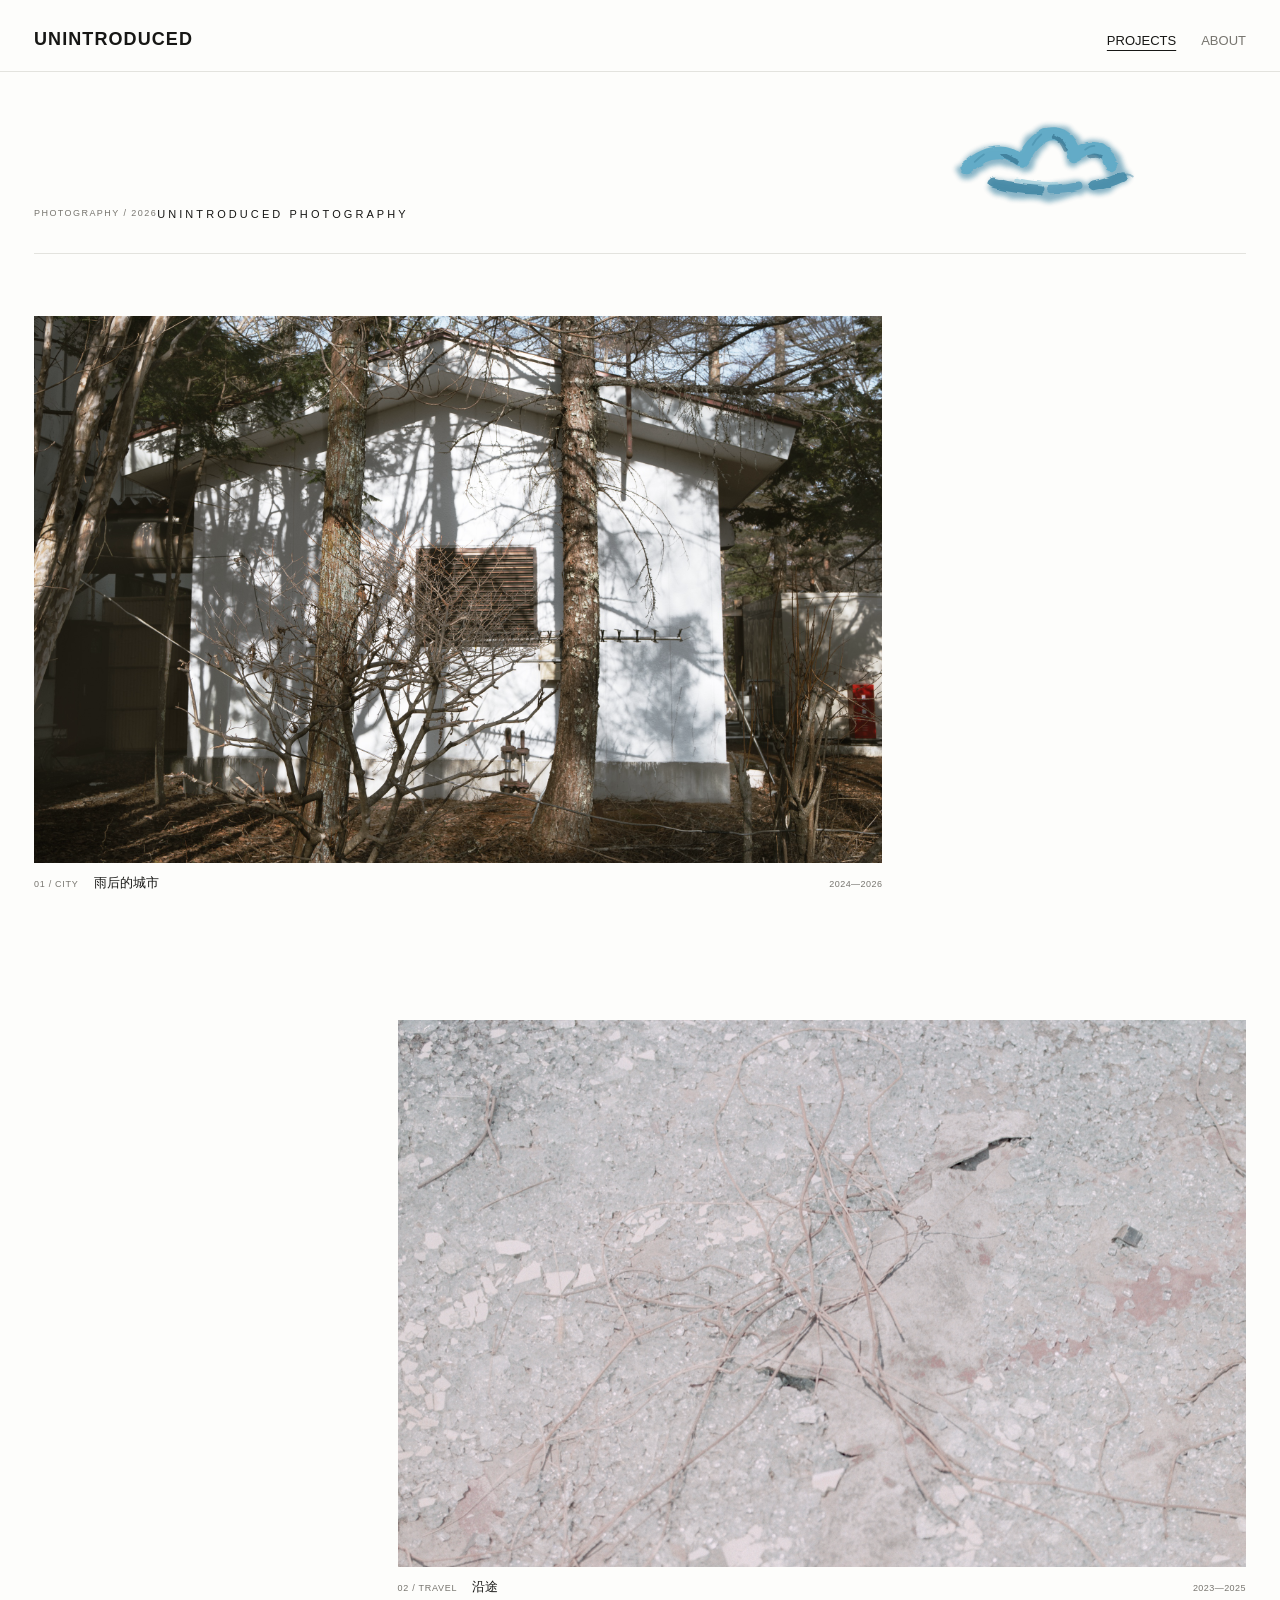
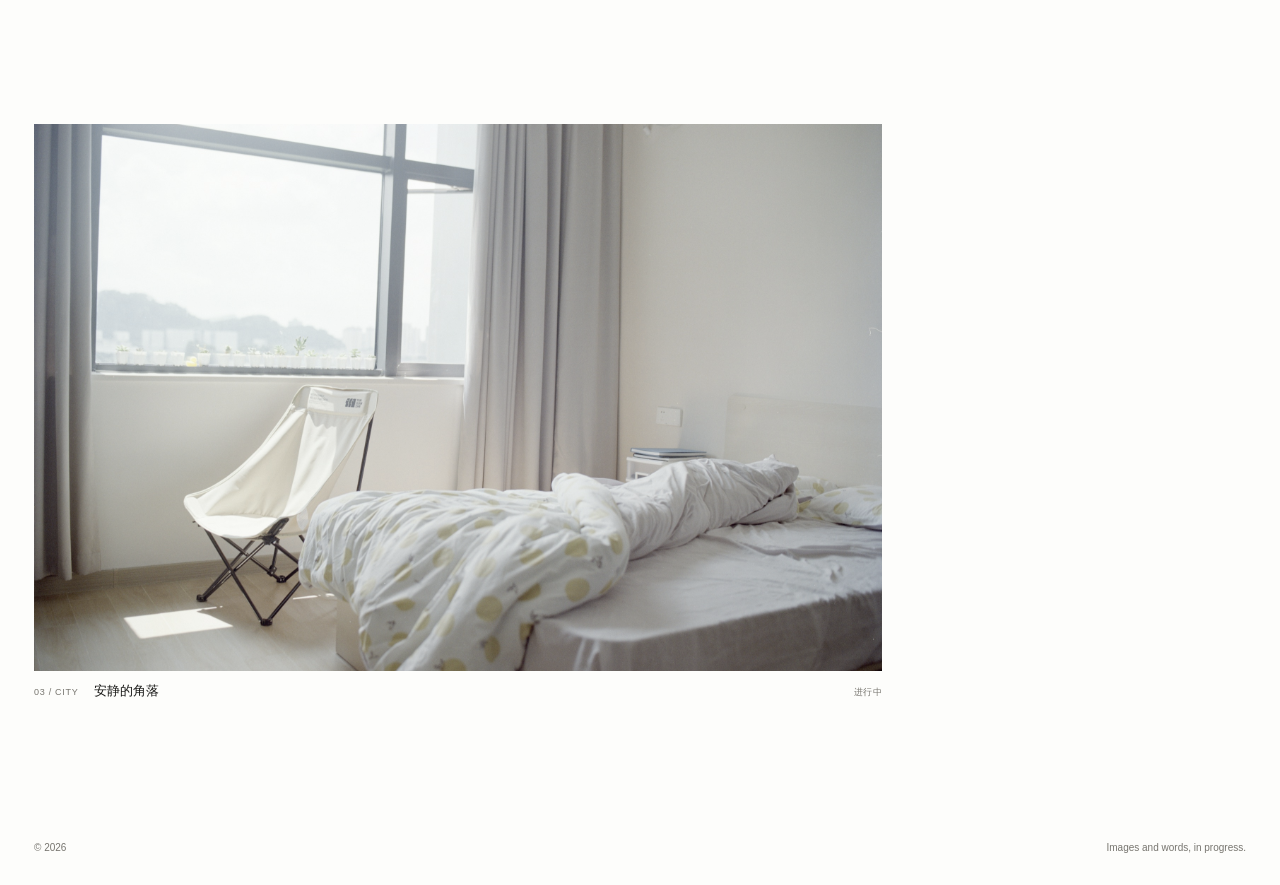
==== index.html @ e5aa1122 "Add and publish photography galleries" ====
<!doctype html>
<html lang="zh-CN">
<head>
  <meta charset="utf-8">
  <meta name="viewport" content="width=device-width, initial-scale=1">
  <meta name="description" content="摄影项目与影像档案。">
  <title>无人介绍 / 摄影也如此</title>
  <link rel="stylesheet" href="css/style.css?v=photos-watercolor-brush-20261011">
</head>
<body>
  <header class="site-header">
    <a class="wordmark" href="index.html" aria-label="返回首页">UNINTRODUCED</a>
    <nav class="site-nav" aria-label="主导航">
      <a class="active" href="index.html">PROJECTS</a>
      <a href="about.html">ABOUT</a>
    </nav>
  </header>

  <main>
    <section class="intro" aria-labelledby="page-title">
      <div class="home-cloud" aria-hidden="true"><span class="home-cloud-shadow"></span></div>
      <p class="eyebrow">PHOTOGRAPHY / 2026</p>
      <h1 id="page-title">UNINTRODUCED PHOTOGRAPHY</h1>
    </section>

    <section class="project-list" aria-label="摄影项目">
      <a class="project-row project-row-left" href="projects/city-after-rain.html">
        <div class="project-image image-city" role="img" aria-label="雨后城市项目主图"></div>
        <div class="project-meta">
          <span class="project-index">01 / CITY</span>
          <h2>雨后的城市</h2>
          <p>2024—2026</p>
        </div>
      </a>

      <a class="project-row project-row-right" href="projects/along-the-way.html">
        <div class="project-image image-road" role="img" aria-label="沿途项目主图"></div>
        <div class="project-meta">
          <span class="project-index">02 / TRAVEL</span>
          <h2>沿途</h2>
          <p>2023—2025</p>
        </div>
      </a>

      <a class="project-row project-row-left" href="projects/quiet-corners.html">
        <div class="project-image image-corners" role="img" aria-label="安静的角落项目主图"></div>
        <div class="project-meta">
          <span class="project-index">03 / CITY</span>
          <h2>安静的角落</h2>
          <p>进行中</p>
        </div>
      </a>
    </section>
  </main>

  <footer class="site-footer">
    <span>© 2026</span>
    <span>Images and words, in progress.</span>
  </footer>
</body>
</html>
---- css/style.css ----
:root {
  --paper: #fdfdfb;
  --ink: #171715;
  --muted: #77756f;
  --line: #e3e3de;
  --accent: #b24b32;
  --max: 1440px;
}

* { box-sizing: border-box; }
html { scroll-behavior: smooth; }
body {
  margin: 0;
  background: var(--paper);
  color: var(--ink);
  font-family: Arial, Helvetica, sans-serif;
  font-size: 15px;
  line-height: 1.5;
}
a { color: inherit; text-decoration: none; }
button { color: inherit; font: inherit; }

.site-header {
  display: flex;
  align-items: baseline;
  justify-content: space-between;
  max-width: var(--max);
  margin: 0 auto;
  padding: 26px 34px 18px;
  border-bottom: 1px solid var(--line);
}
.wordmark {
  font-size: 18px;
  font-weight: 700;
  letter-spacing: .06em;
}
.site-nav { display: flex; gap: 25px; }
.site-nav a { color: var(--muted); font-size: 13px; }
.site-nav a:hover, .site-nav a.active { color: var(--ink); }
.site-nav a.active { text-decoration: underline; text-underline-offset: 5px; }

main { max-width: var(--max); margin: 0 auto; padding: 0 34px; }
.intro {
  position: relative;
  display: flex;
  align-items: flex-end;
  min-height: 182px;
  padding: 82px 0 34px;
  overflow: hidden;
}
.intro::after { position: absolute; right: 0; bottom: 0; left: 0; height: 1px; background: var(--line); content: ""; }
.eyebrow {
  margin: 0;
  color: var(--muted);
  font-size: 9px;
  letter-spacing: .16em;
  text-transform: uppercase;
}
h1, h2, p { margin-top: 0; }
.intro h1 {
  position: relative;
  z-index: 1;
  margin: 0;
  font-family: Arial, Helvetica, sans-serif;
  font-size: 11px;
  font-weight: 400;
  line-height: 1;
  letter-spacing: .28em;
  text-transform: uppercase;
  white-space: nowrap;
}
.intro-note { display: none; }
.home-cloud {
  position: absolute;
  top: 30px;
  right: 7%;
  width: 220px;
  height: 116px;
  background: url('../images/watercolor-cloud.svg') center / contain no-repeat;
  opacity: .96;
  animation: cloud-drift 22s ease-in-out infinite alternate;
}
.home-cloud-shadow { display: none; }
@keyframes cloud-drift { from { transform: translateX(-10px) rotate(-1deg); } to { transform: translateX(18px) rotate(1deg); } }

.project-list { padding-top: 62px; }
.project-row {
  display: block;
  width: 70%;
  margin: 0 0 128px;
  padding: 0;
  border: 0;
  transition: transform .35s ease;
}
.project-row-left { margin-left: 0; }
.project-row-right { margin-left: 30%; }
.project-row:hover { padding: 0; transform: translateY(-5px); }
.project-image {
  width: 100%;
  aspect-ratio: 1.55 / 1;
  min-height: 0;
  background-color: #c6c2b8;
  background-size: cover;
  background-position: center;
  filter: saturate(.75);
  transition: filter .35s ease;
}
.project-row:hover .project-image { filter: saturate(1); transform: none; }
.image-city { background-image: url('../images/city-after-rain/01.jpg'); }
.image-road { background-image: url('../images/along-the-way/web/01.jpg'); }
.image-corners { background-image: url('../images/quiet-corners/web/01.jpg'); }
.project-meta { display: grid; grid-template-columns: auto 1fr auto; gap: 15px; align-items: baseline; padding-top: 12px; }
.project-index { display: block; margin: 0; color: var(--muted); font-size: 9px; letter-spacing: .08em; text-transform: uppercase; }
.project-meta h2 { margin: 0; font-family: Arial, Helvetica, sans-serif; font-size: 13px; font-weight: 400; line-height: 1.2; }
.project-meta p, .project-year { margin: 0; color: var(--muted); font-size: 9px; letter-spacing: .05em; }
.project-arrow { display: none; }
.site-footer { display: flex; justify-content: space-between; max-width: var(--max); margin: 0 auto; padding: 12px 34px 30px; color: var(--muted); font-size: 10px; }

.about-page { min-height: calc(100vh - 120px); padding-top: 100px; }
.about-copy { max-width: 720px; margin: 100px 0 180px 25%; }
.about-copy h1 { margin-bottom: 55px; font-family: Georgia, serif; font-size: clamp(46px, 7vw, 100px); font-weight: 400; line-height: .98; letter-spacing: -.04em; }
.about-copy p { max-width: 340px; color: var(--muted); font-size: 17px; }
.about-copy .about-contact { margin-top: 78px; font-size: 13px; }
.about-contact a { color: var(--ink); border-bottom: 1px solid var(--ink); }

.project-page { padding-top: 24px; }
.project-heading { display: none; }
.back-link { align-self: start; color: var(--muted); font-size: 12px; }
.back-link:hover { color: var(--ink); }
.project-heading h1 { margin: 12px 0 12px; font-family: Georgia, serif; font-size: clamp(42px, 6vw, 88px); font-weight: 400; line-height: .95; letter-spacing: -.04em; }
.project-description { max-width: 330px; margin: 0; color: var(--muted); }
.project-year { text-align: right; }

/* Project pages now use a quiet white gallery wall. */
.wall-stage {
  position: relative;
  left: 50%;
  width: 100vw;
  min-height: calc(100vh - 78px);
  margin-left: -50vw;
  overflow: hidden;
  isolation: isolate;
  background: linear-gradient(180deg, #fdfdfb 0%, #f8f8f4 100%);
  color: var(--ink);
}
.wall-stage::before {
  position: absolute;
  inset: 0;
  z-index: -1;
  background: radial-gradient(ellipse at 50% 18%, rgba(255, 255, 255, .86), transparent 54%);
  content: "";
  pointer-events: none;
}
.wall-topbar {
  display: flex;
  align-items: center;
  justify-content: space-between;
  padding: 18px 34px 0;
  color: #77756f;
  font-size: 10px;
  letter-spacing: .08em;
  text-transform: uppercase;
}
.wall-topbar .project-year { color: #77756f; }
.wall-controls { display: flex; gap: 5px; }
.wall-control {
  width: 32px;
  height: 32px;
  border: 1px solid #d5d5cf;
  background: rgba(255, 255, 255, .58);
  color: #44433f;
  cursor: pointer;
  font-size: 16px;
  line-height: 1;
}
.wall-control:hover, .wall-control:focus-visible { border-color: #77756f; outline: none; }

.gallery {
  position: relative;
  display: flex;
  align-items: center;
  justify-content: center;
  min-height: 520px;
  margin: 0;
  padding: 34px 0 54px;
  perspective: 1300px;
  touch-action: pan-y;
}
.gallery-image {
  position: absolute;
  left: 50%;
  top: 50%;
  width: min(33vw, 430px);
  height: min(42vw, 505px);
  padding: 0;
  border: 1px solid #24221f;
  border-radius: 1px;
  background: #24221f;
  cursor: pointer;
  opacity: 1;
  transform: translate(-50%, -50%) scale(calc(var(--piece-scale, 1) * 1));
  transition: transform .72s cubic-bezier(.2, .8, .2, 1), opacity .45s ease, filter .45s ease, box-shadow .72s ease;
  filter: saturate(.76) brightness(.92);
  box-shadow: 0 1px 0 rgba(255, 255, 255, .85), 0 18px 36px rgba(31, 29, 25, .16);
}
.frame-art {
  position: absolute;
  inset: 18px;
  display: flex;
  align-items: center;
  justify-content: center;
  background-color: #eee8dc;
  box-shadow: inset 0 0 0 1px rgba(111, 96, 76, .24), inset 0 0 14px rgba(84, 70, 54, .16), 0 1px 1px rgba(255, 255, 255, .24);
}
.frame-art img {
  display: block;
  width: auto;
  height: auto;
  max-width: var(--art-max-width, 100%);
  max-height: var(--art-max-height, 100%);
  object-fit: contain;
  object-position: center;
}
.frame-art::after {
  position: absolute;
  inset: 0;
  border: 1px solid rgba(112, 98, 77, .28);
  content: "";
  pointer-events: none;
}
.gallery-image::before {
  position: absolute;
  z-index: -1;
  top: -78px;
  right: 4%;
  left: 4%;
  height: 150px;
  background: radial-gradient(ellipse, rgba(255, 236, 183, .42) 0%, rgba(255, 224, 159, .16) 36%, transparent 72%);
  content: "";
  opacity: .36;
  pointer-events: none;
  transform: perspective(300px) rotateX(55deg);
  filter: blur(15px);
}
.gallery-image.is-current {
  z-index: 3;
  cursor: zoom-in;
  transform: translate(-50%, -50%) scale(var(--piece-scale, 1));
  filter: saturate(.92) brightness(1);
  box-shadow: 0 0 0 1px rgba(112, 98, 77, .18), 0 15px 28px rgba(31, 29, 25, .18);
}
.gallery-image.is-current::before { opacity: .2; }
.gallery-image.is-prev, .gallery-image.is-next {
  z-index: 2;
  width: min(25vw, 330px);
  height: min(35vw, 420px);
  filter: saturate(.56) brightness(.88);
}
.gallery-image.is-prev { transform: translate(calc(-50% - min(38vw, 520px)), -50%) rotateY(11deg) scale(calc(var(--piece-scale, 1) * .92)); }
.gallery-image.is-next { transform: translate(calc(-50% + min(38vw, 520px)), -50%) rotateY(-11deg) scale(calc(var(--piece-scale, 1) * .92)); }
.gallery-image.is-hidden { z-index: 1; opacity: 0; pointer-events: none; transform: translate(-50%, -50%) scale(.72); }
/* Legacy per-photo classes are retained only for custom manifests. */
.wall-caption { position: absolute; bottom: 24px; left: 50%; color: #aaa79e; font-size: 11px; letter-spacing: .1em; text-transform: uppercase; transform: translateX(-50%); }

.lightbox { position: fixed; inset: 0; z-index: 10; display: grid; grid-template-columns: 70px minmax(0, 1fr) 70px; grid-template-rows: minmax(0, 1fr) auto; align-items: center; padding: 24px; background: rgba(8, 8, 7, .97); }
.lightbox[hidden] { display: none; }
.lightbox img { grid-column: 2; grid-row: 1; justify-self: center; max-width: 100%; max-height: calc(100vh - 90px); object-fit: contain; }
.lightbox button { border: 0; background: transparent; cursor: pointer; }
.lightbox-close { position: absolute; top: 18px; right: 23px; color: white; font-size: 32px; line-height: 1; }
.lightbox-prev, .lightbox-next { z-index: 1; color: white; font-size: 26px; }
.lightbox-prev { grid-column: 1; grid-row: 1; }
.lightbox-next { grid-column: 3; grid-row: 1; }
.lightbox-caption { grid-column: 2; grid-row: 2; justify-self: center; margin: 8px 0 0; color: #c7c5bd; font-size: 11px; letter-spacing: .08em; }
body.modal-open { overflow: hidden; }

@media (max-width: 720px) {
  .site-header { padding: 20px 18px 15px; }
  main { padding: 0 18px; }
  .site-footer { padding: 35px 18px 24px; }
  .intro { display: block; min-height: 132px; padding: 54px 0 25px; }
  .intro .eyebrow { margin-bottom: 18px; }
  .intro h1 { font-size: 9px; letter-spacing: .18em; white-space: normal; }
  .project-list { padding-top: 34px; }
  .project-row, .project-row-left, .project-row-right { width: 100%; margin: 0 0 72px; }
  .project-row-right { margin-left: 0; }
  .project-image { aspect-ratio: 1.2 / 1; }
  .project-meta { grid-template-columns: auto 1fr auto; gap: 10px; padding-top: 10px; }
  .project-meta h2 { font-size: 12px; }
  .project-meta p { font-size: 8px; }
  .project-index { font-size: 8px; }
  .about-page { padding-top: 63px; }
  .about-copy { margin: 100px 0 120px; }
  .about-copy h1 { margin-bottom: 45px; font-size: 55px; }
  .project-page { padding-top: 12px; }
  .project-heading { display: none; }
  .wall-stage { min-height: calc(100vh - 62px); }
  .wall-topbar { padding: 12px 18px 0; }
  .gallery { min-height: 510px; padding: 38px 0 58px; }
  .gallery-image {
    width: min(68vw, 330px);
    height: min(92vw, 430px);
    border-width: 1px;
  }
  .frame-art { inset: 12px; }
  .gallery-image.is-prev, .gallery-image.is-next {
    width: min(40vw, 190px);
    height: min(56vw, 260px);
  }
  .gallery-image.is-prev { transform: translate(calc(-50% - 38vw), -50%) rotateY(12deg) scale(calc(var(--piece-scale, 1) * .86)); }
  .gallery-image.is-next { transform: translate(calc(-50% + 38vw), -50%) rotateY(-12deg) scale(calc(var(--piece-scale, 1) * .86)); }
  .wall-caption { right: 18px; bottom: 18px; left: 18px; text-align: center; transform: none; }
  .lightbox { grid-template-columns: 42px minmax(0, 1fr) 42px; padding: 14px; }
  .lightbox-close { top: 15px; right: 17px; }
  .lightbox img { max-height: calc(100vh - 70px); }
}

@media (prefers-reduced-motion: reduce) {
  *, *::before, *::after { scroll-behavior: auto !important; transition: none !important; animation: none !important; }
}
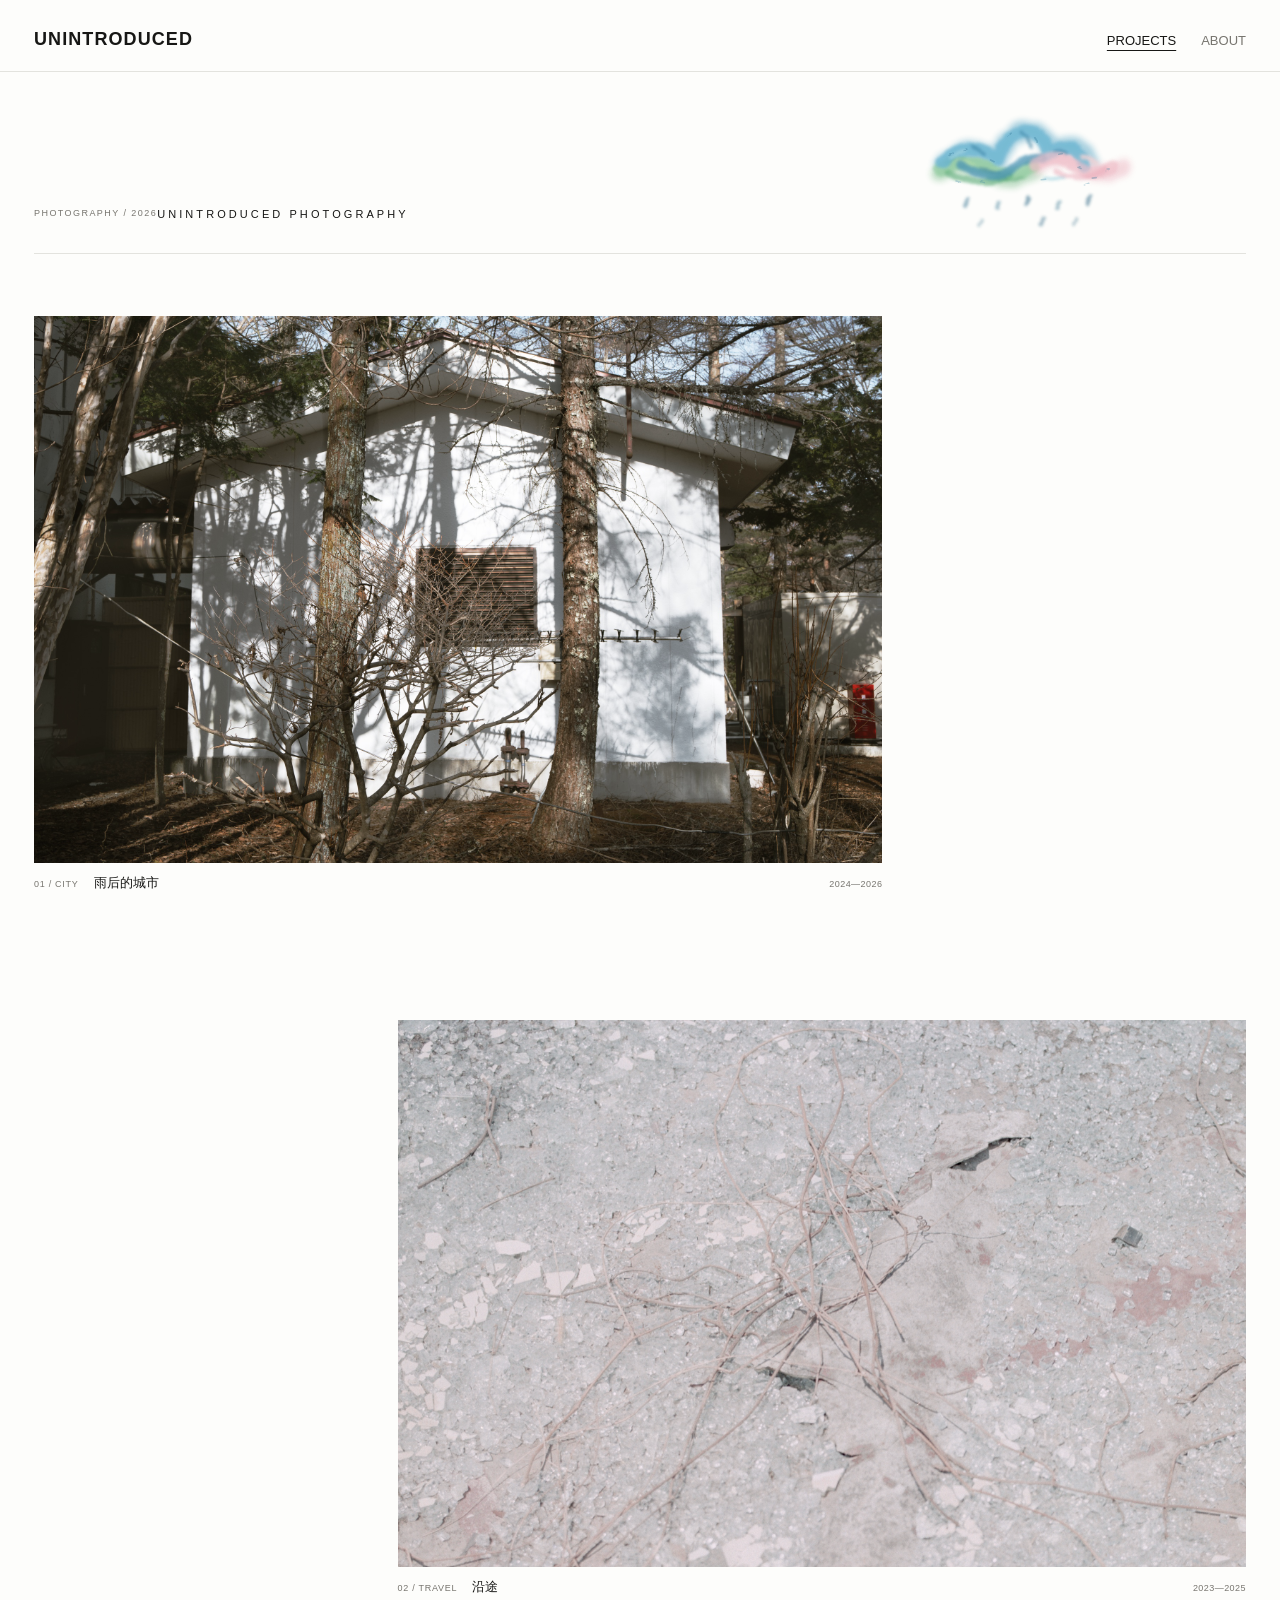
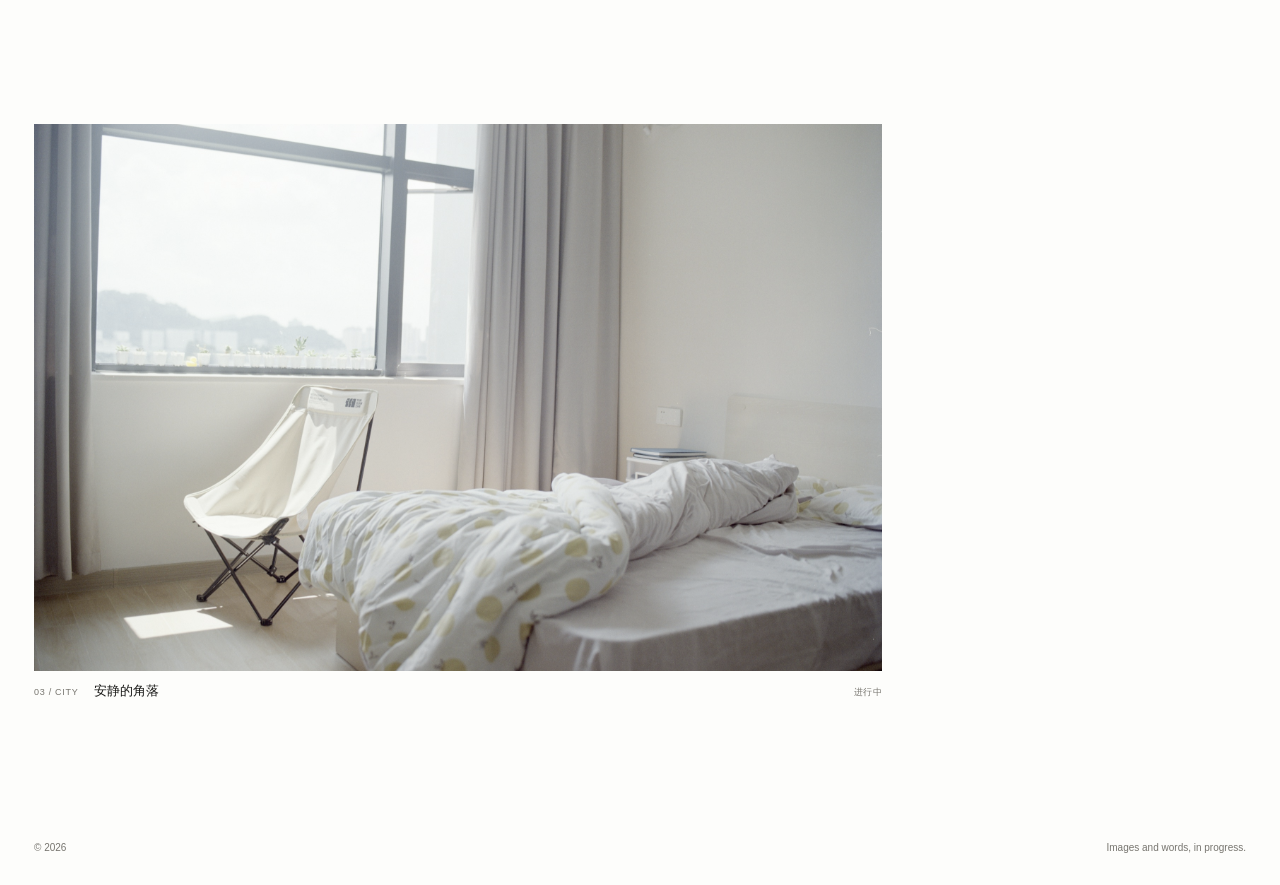
==== commit 4487d0d7: "Add and publish photography galleries" ====
--- a/index.html
+++ b/index.html
@@ -5,7 +5,7 @@
   <meta name="viewport" content="width=device-width, initial-scale=1">
   <meta name="description" content="摄影项目与影像档案。">
   <title>无人介绍 / 摄影也如此</title>
-  <link rel="stylesheet" href="css/style.css?v=photos-watercolor-brush-20261011">
+  <link rel="stylesheet" href="css/style.css?v=photos-watercolor-reference-20261011">
 </head>
 <body>
   <header class="site-header">
--- a/css/style.css
+++ b/css/style.css
@@ -74,8 +74,8 @@
   position: absolute;
   top: 30px;
   right: 7%;
-  width: 220px;
-  height: 116px;
+  width: 252px;
+  height: 142px;
   background: url('../images/watercolor-cloud.svg') center / contain no-repeat;
   opacity: .96;
   animation: cloud-drift 22s ease-in-out infinite alternate;
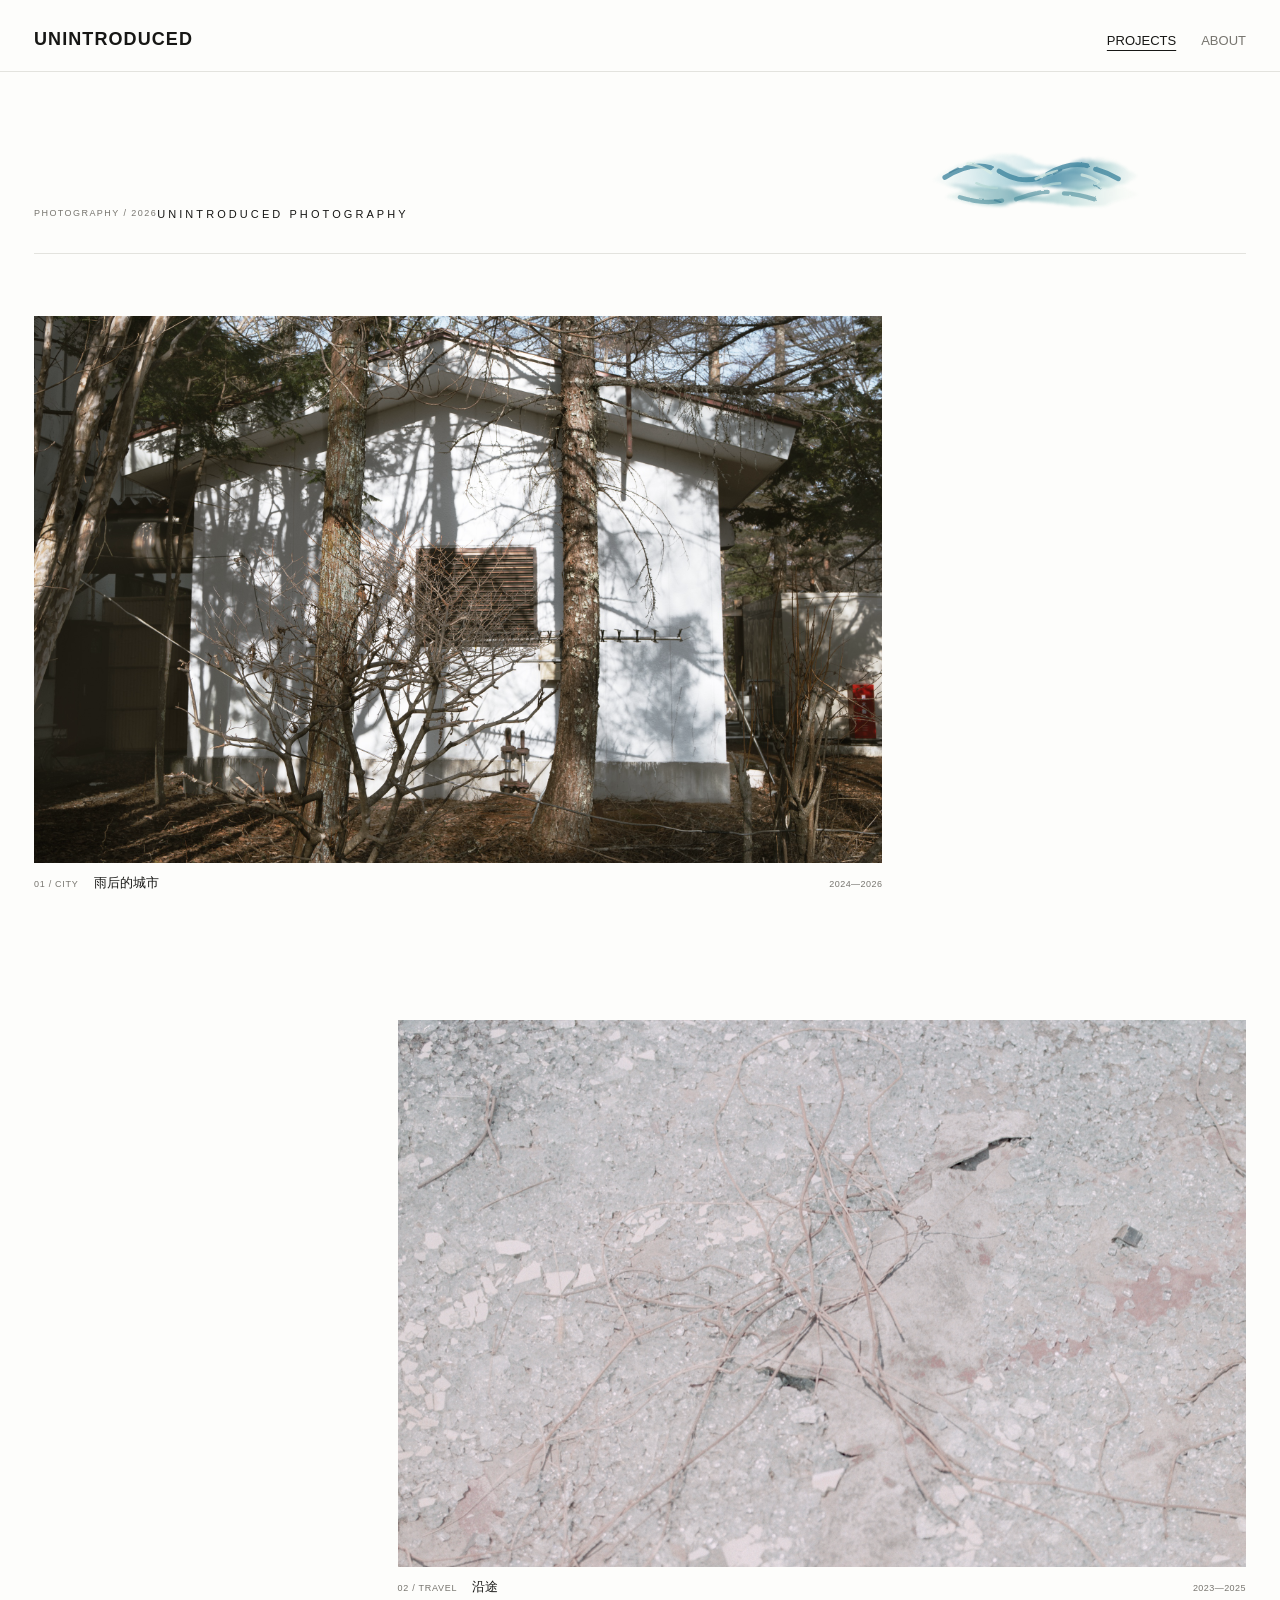
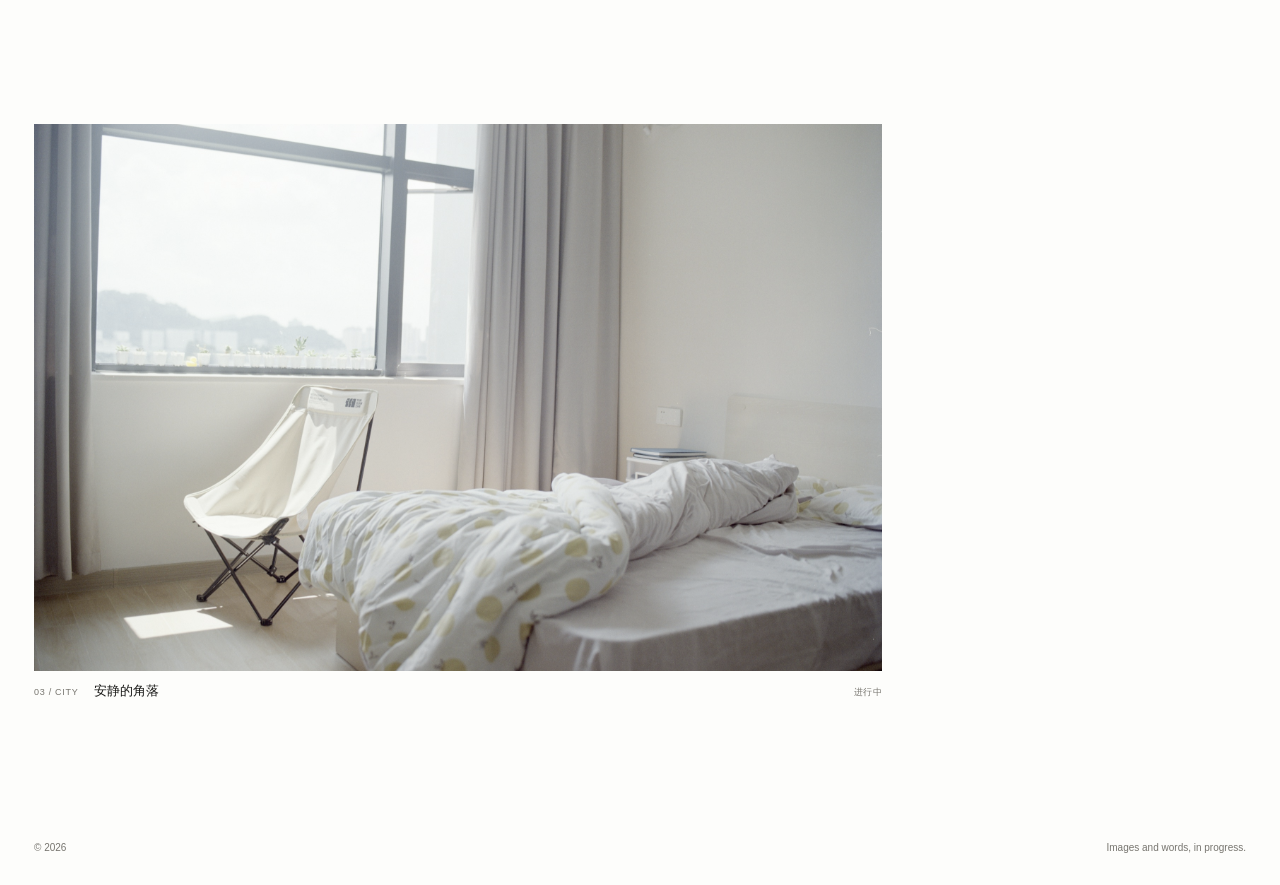
==== commit 723449c4: "Add and publish photography galleries" ====
--- a/index.html
+++ b/index.html
@@ -5,7 +5,7 @@
   <meta name="viewport" content="width=device-width, initial-scale=1">
   <meta name="description" content="摄影项目与影像档案。">
   <title>无人介绍 / 摄影也如此</title>
-  <link rel="stylesheet" href="css/style.css?v=photos-watercolor-reference-20261011">
+  <link rel="stylesheet" href="css/style.css?v=photos-watercolor-sea-20261011">
 </head>
 <body>
   <header class="site-header">
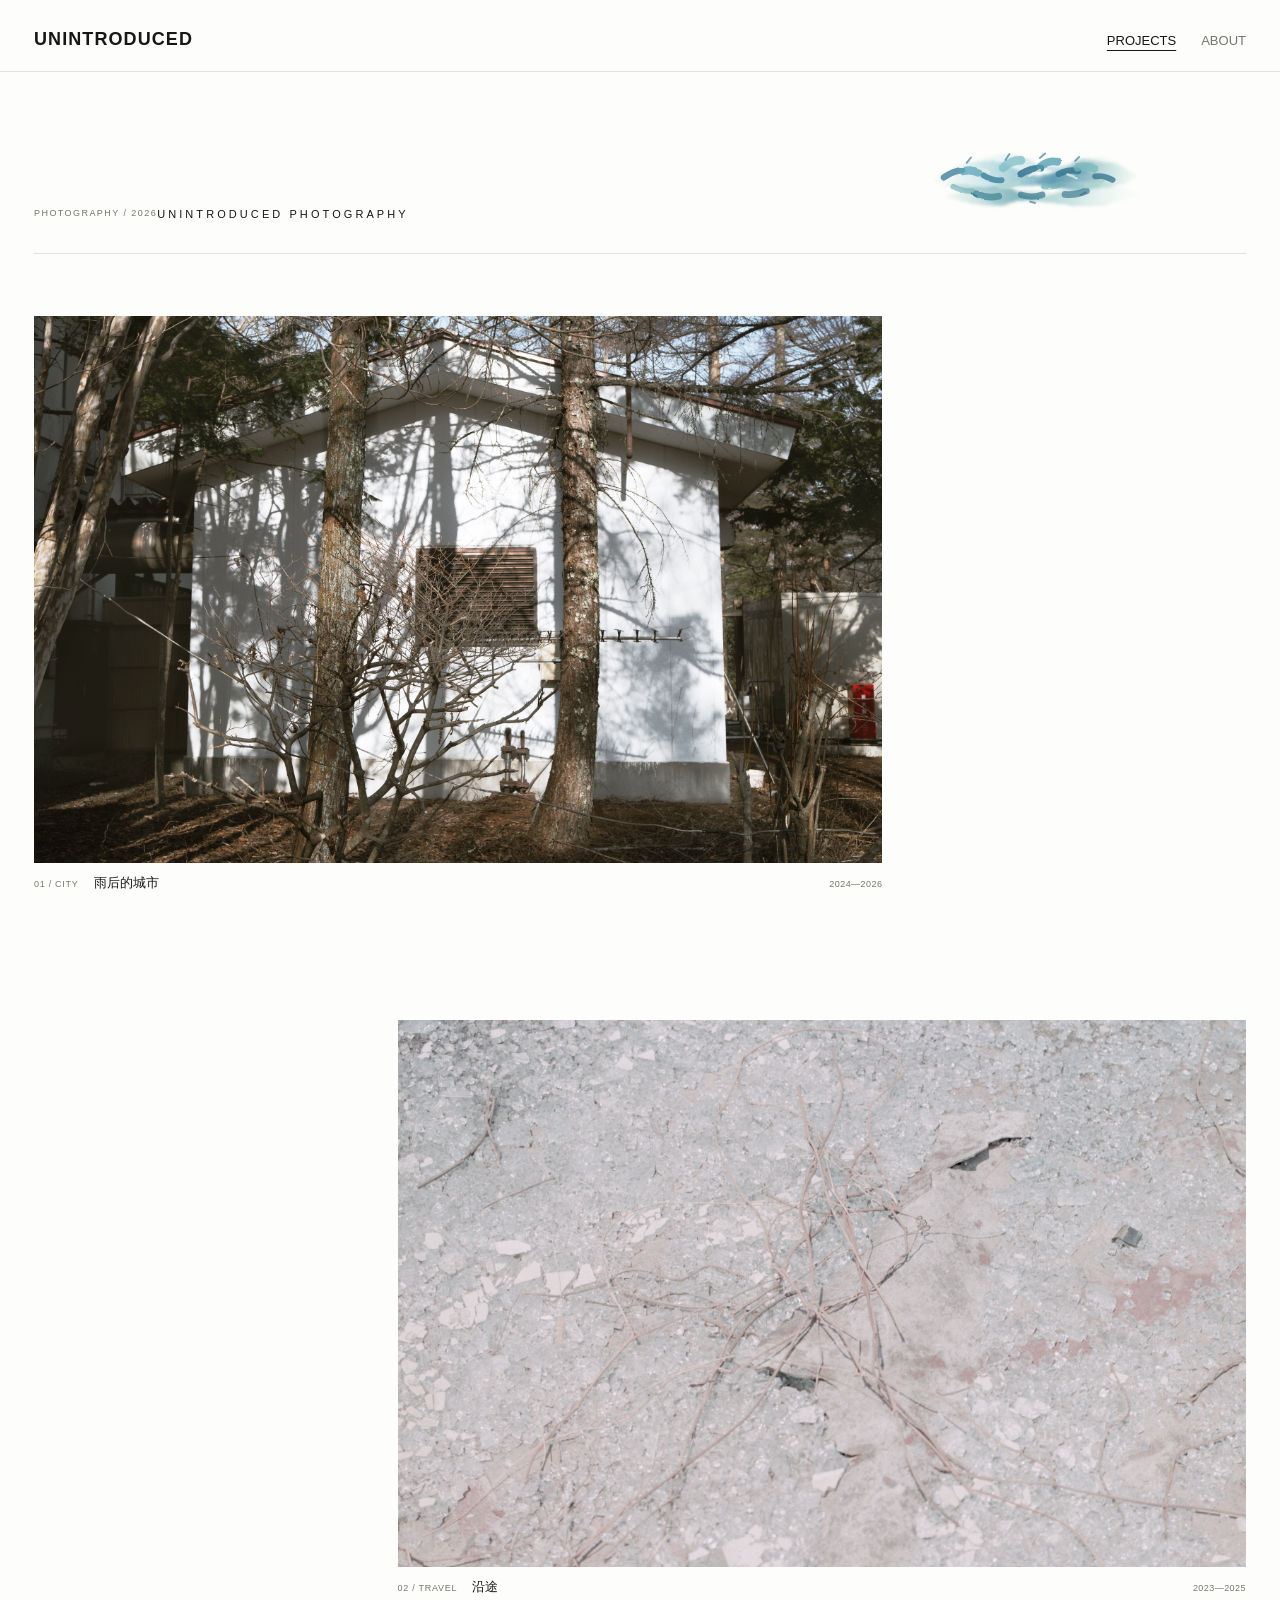
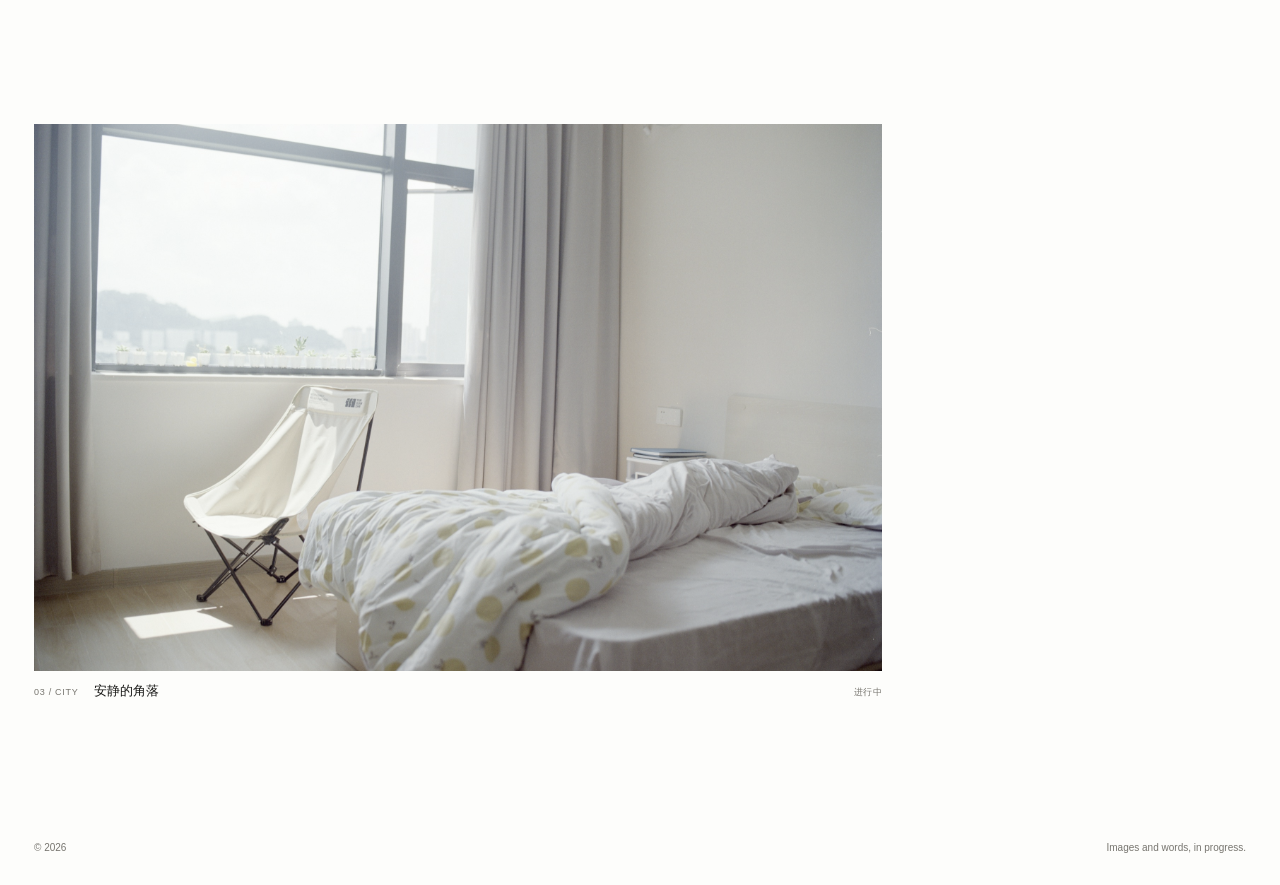
==== commit 5e88ae34: "Add and publish photography galleries" ====
--- a/index.html
+++ b/index.html
@@ -5,7 +5,7 @@
   <meta name="viewport" content="width=device-width, initial-scale=1">
   <meta name="description" content="摄影项目与影像档案。">
   <title>无人介绍 / 摄影也如此</title>
-  <link rel="stylesheet" href="css/style.css?v=photos-watercolor-sea-20261011">
+  <link rel="stylesheet" href="css/style.css?v=photos-watercolor-impression-20261011">
 </head>
 <body>
   <header class="site-header">
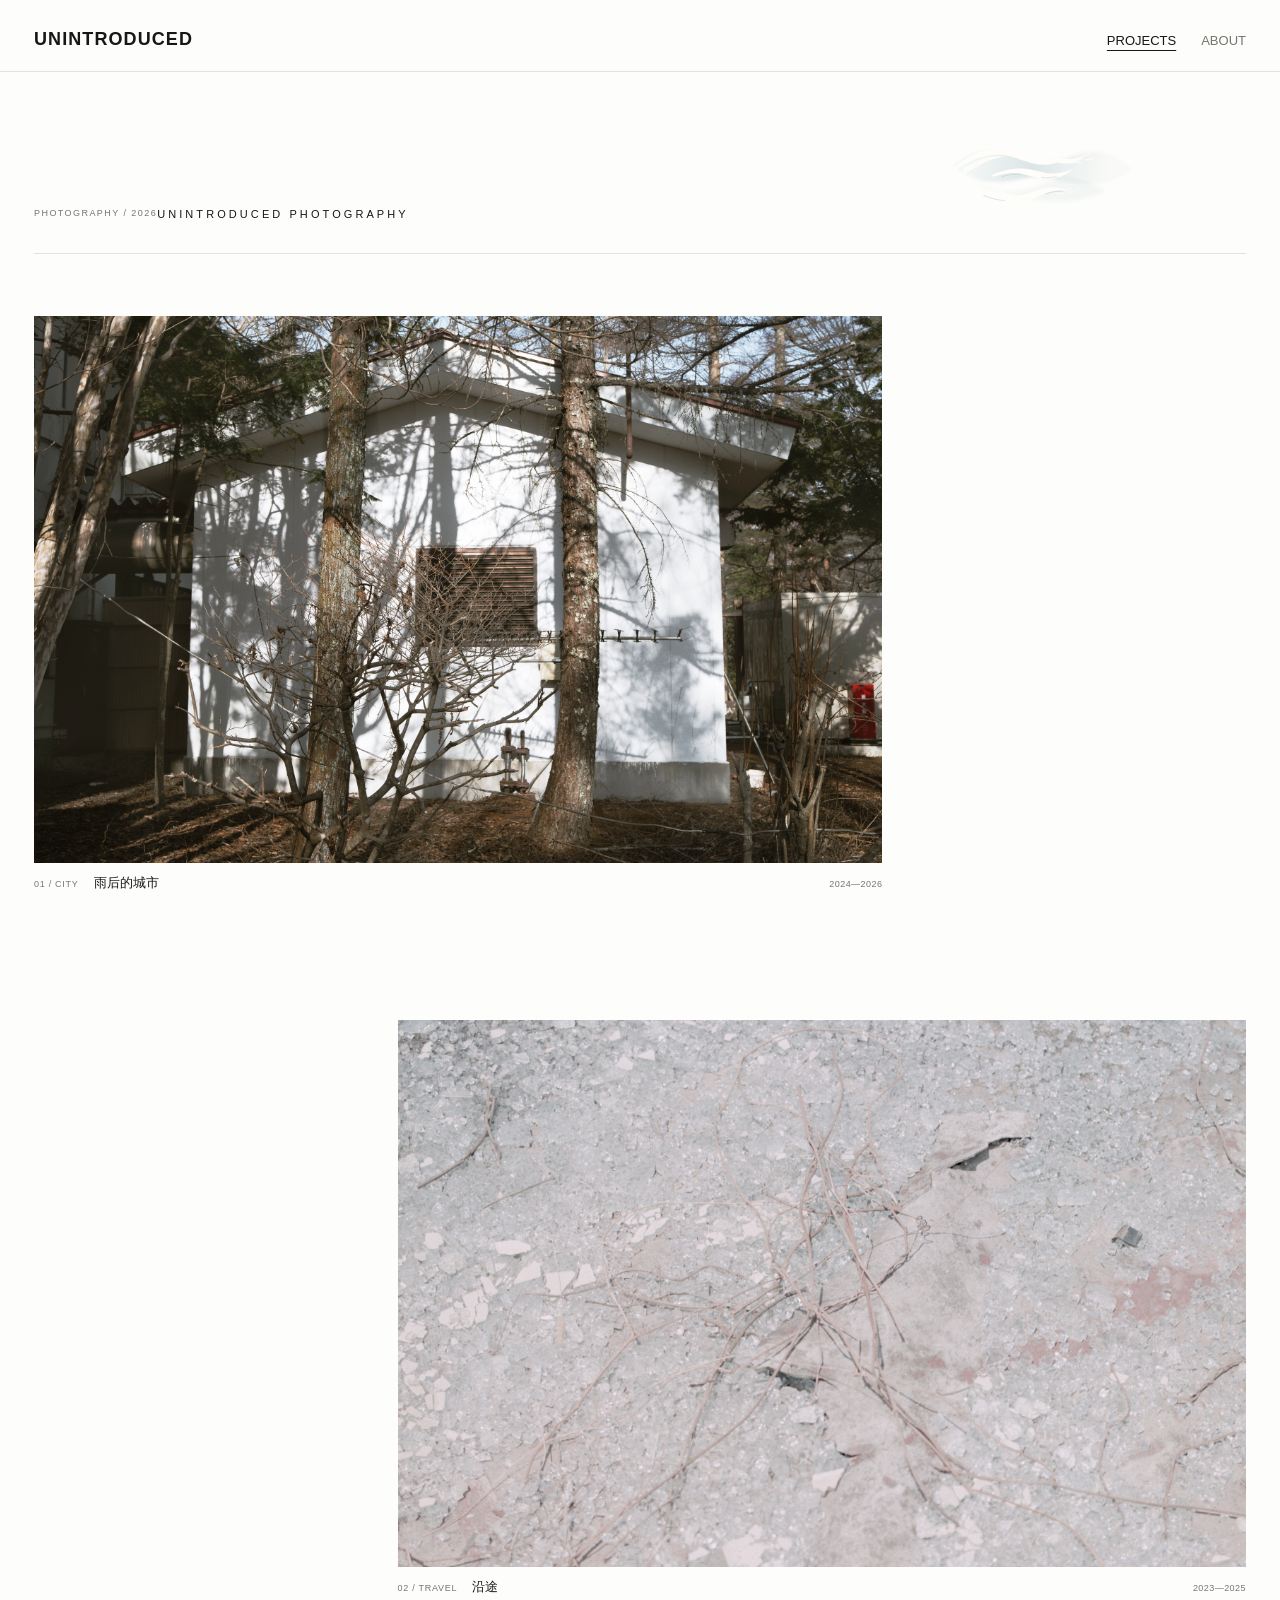
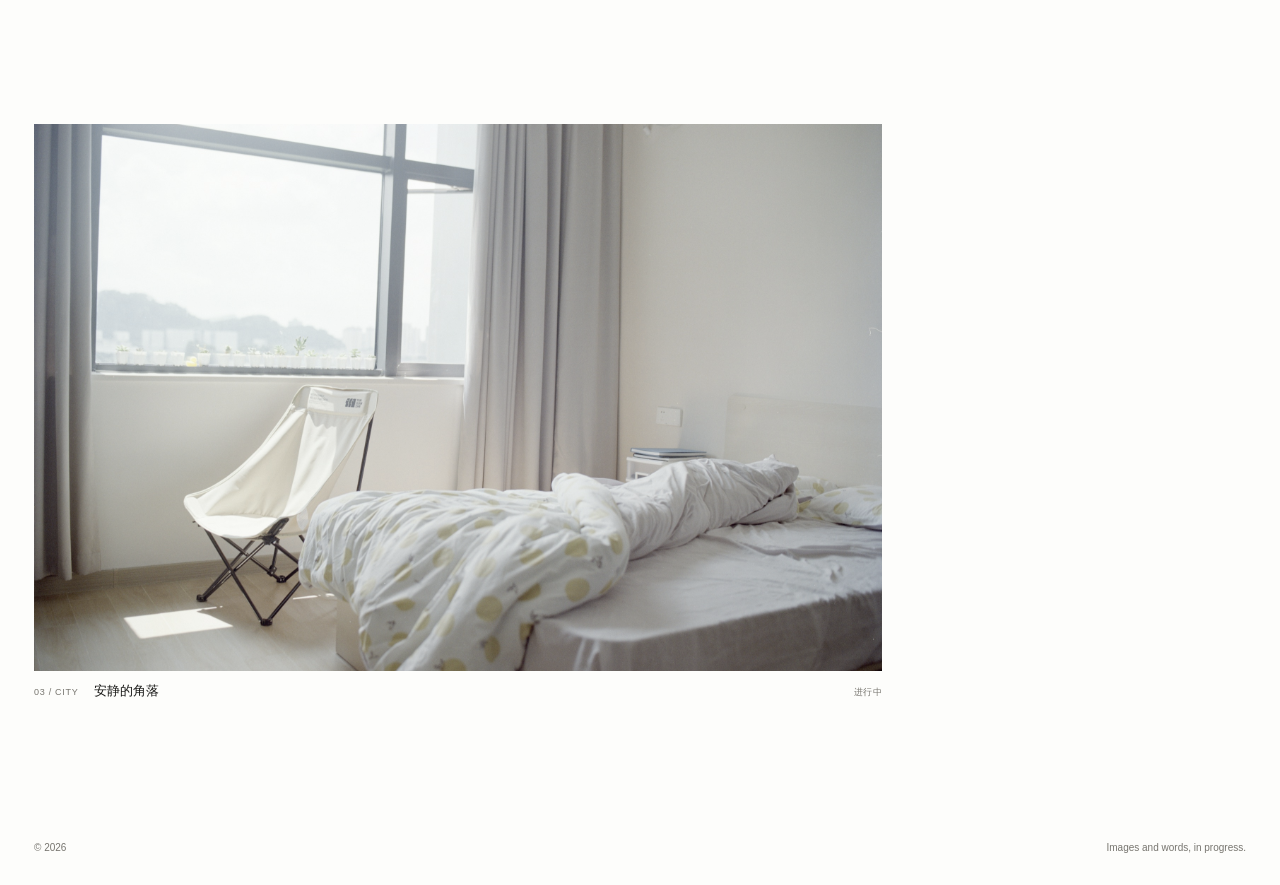
==== commit f588b907: "Add and publish photography galleries" ====
--- a/index.html
+++ b/index.html
@@ -5,7 +5,7 @@
   <meta name="viewport" content="width=device-width, initial-scale=1">
   <meta name="description" content="摄影项目与影像档案。">
   <title>无人介绍 / 摄影也如此</title>
-  <link rel="stylesheet" href="css/style.css?v=photos-watercolor-impression-20261011">
+  <link rel="stylesheet" href="css/style.css?v=photos-white-ink-20261011">
 </head>
 <body>
   <header class="site-header">
--- a/css/style.css
+++ b/css/style.css
@@ -76,7 +76,7 @@
   right: 7%;
   width: 252px;
   height: 142px;
-  background: url('../images/watercolor-cloud.svg') center / contain no-repeat;
+  background: url('../images/white-ink-cloud.svg') center / contain no-repeat;
   opacity: .96;
   animation: cloud-drift 22s ease-in-out infinite alternate;
 }
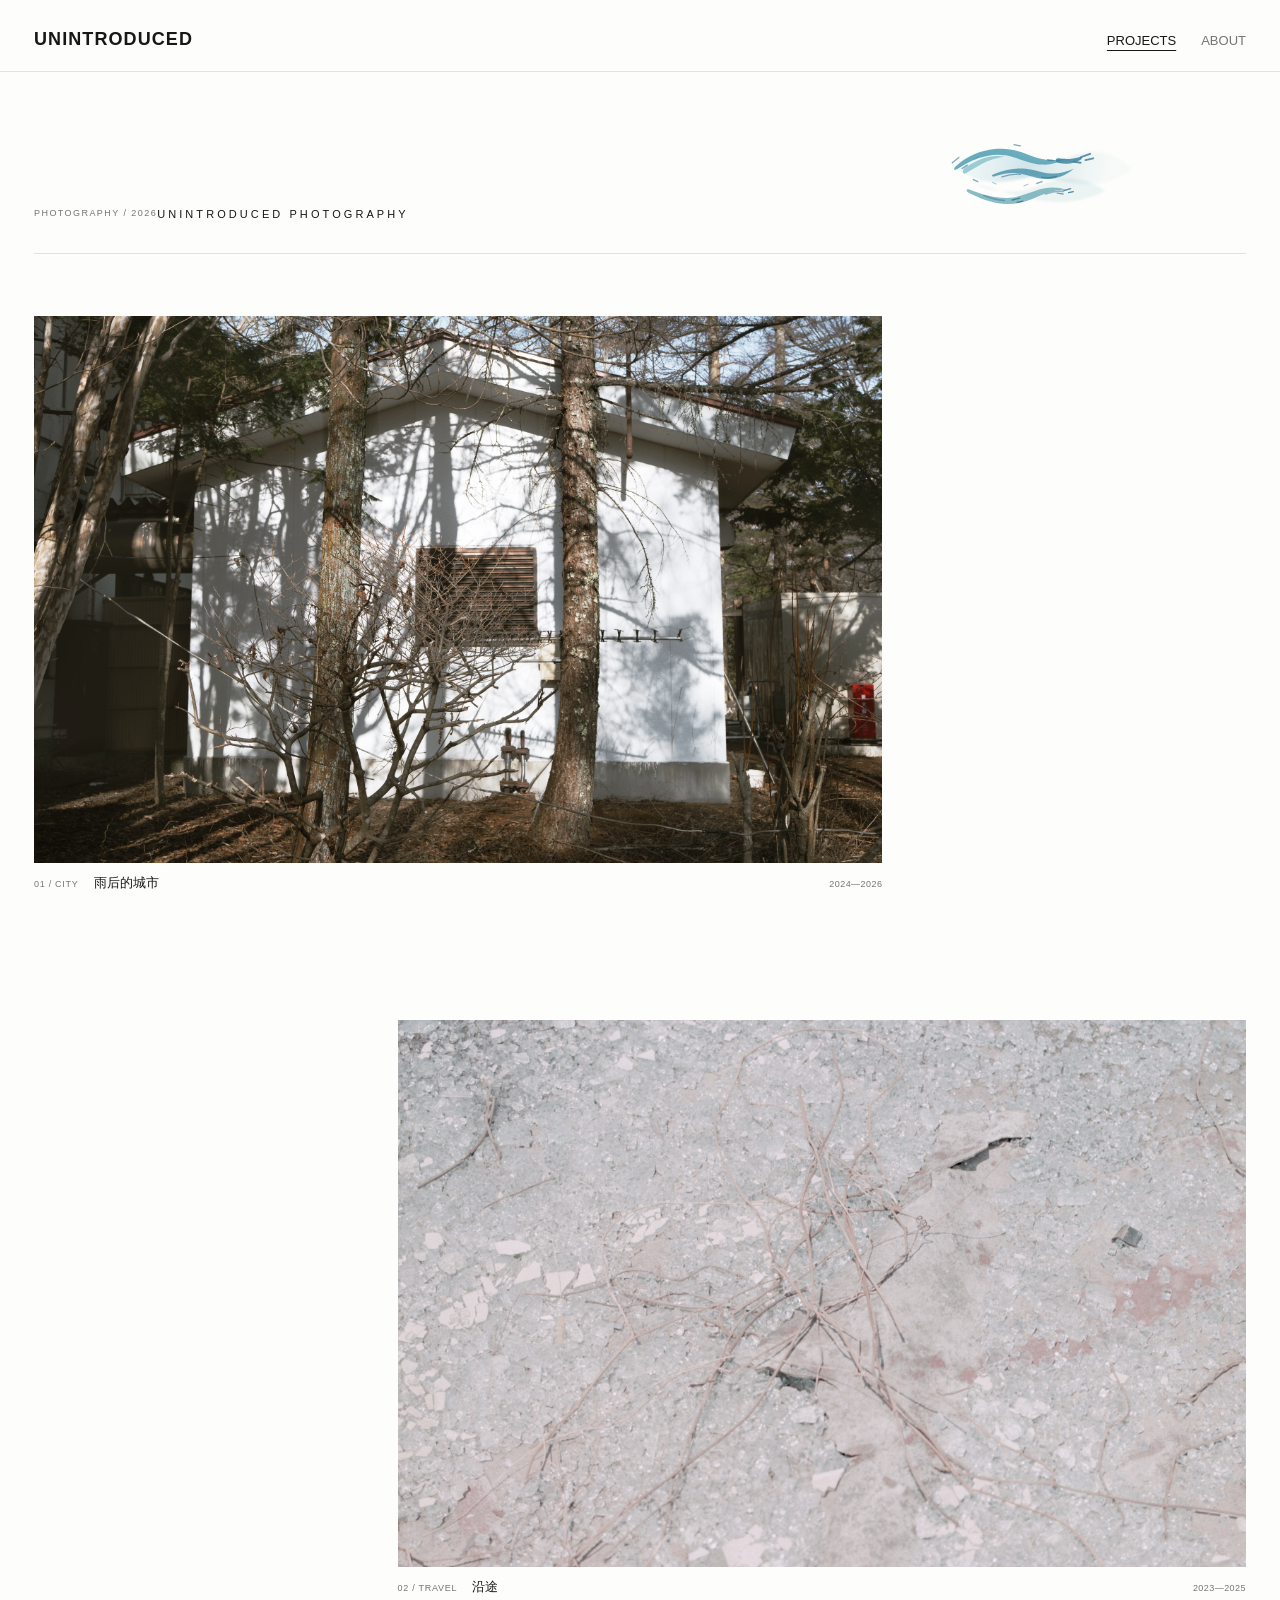
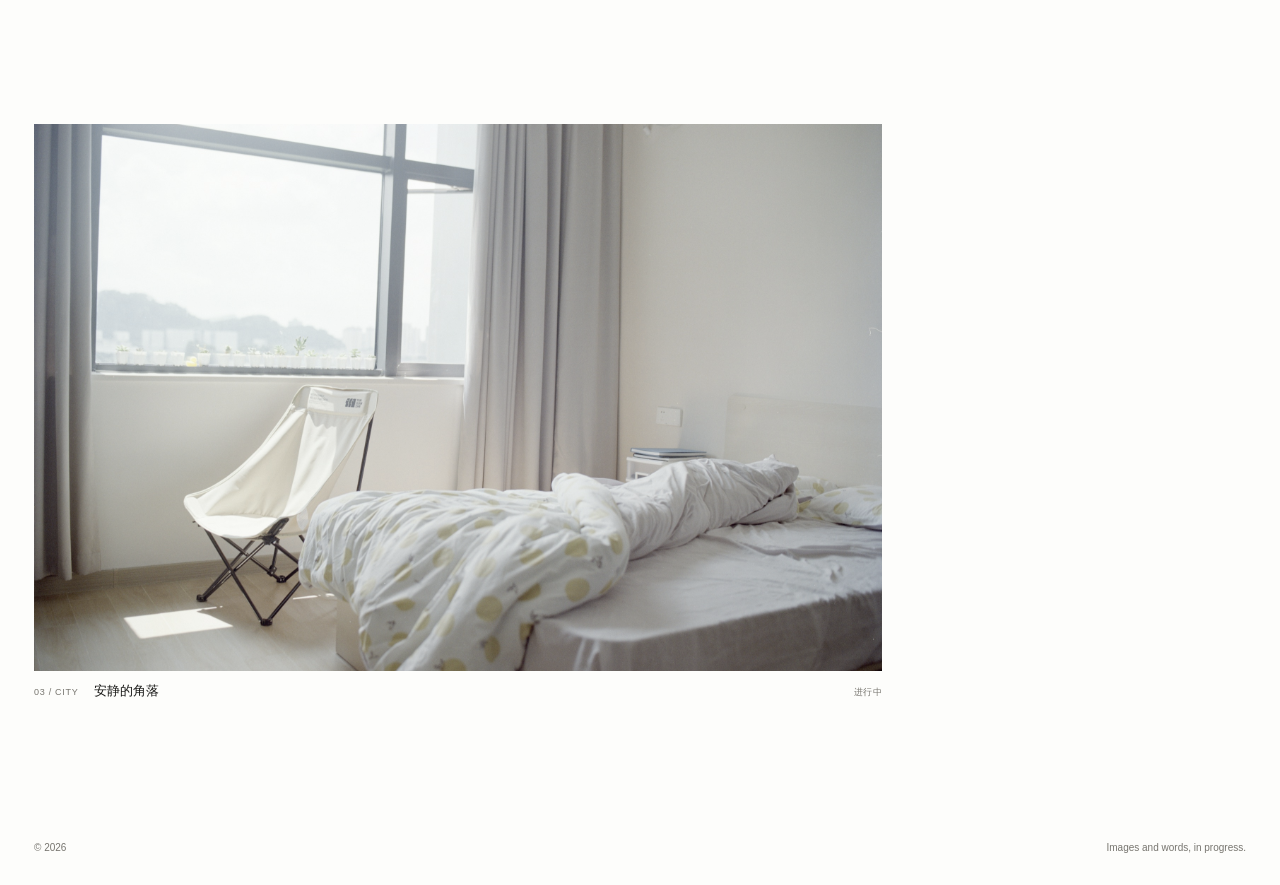
==== commit 965f8d36: "Add and publish photography galleries" ====
--- a/index.html
+++ b/index.html
@@ -5,7 +5,7 @@
   <meta name="viewport" content="width=device-width, initial-scale=1">
   <meta name="description" content="摄影项目与影像档案。">
   <title>无人介绍 / 摄影也如此</title>
-  <link rel="stylesheet" href="css/style.css?v=photos-white-ink-20261011">
+  <link rel="stylesheet" href="css/style.css?v=photos-blue-ink-20261011">
 </head>
 <body>
   <header class="site-header">
--- a/css/style.css
+++ b/css/style.css
@@ -76,7 +76,7 @@
   right: 7%;
   width: 252px;
   height: 142px;
-  background: url('../images/white-ink-cloud.svg') center / contain no-repeat;
+  background: url('../images/blue-ink-cloud.svg') center / contain no-repeat;
   opacity: .96;
   animation: cloud-drift 22s ease-in-out infinite alternate;
 }
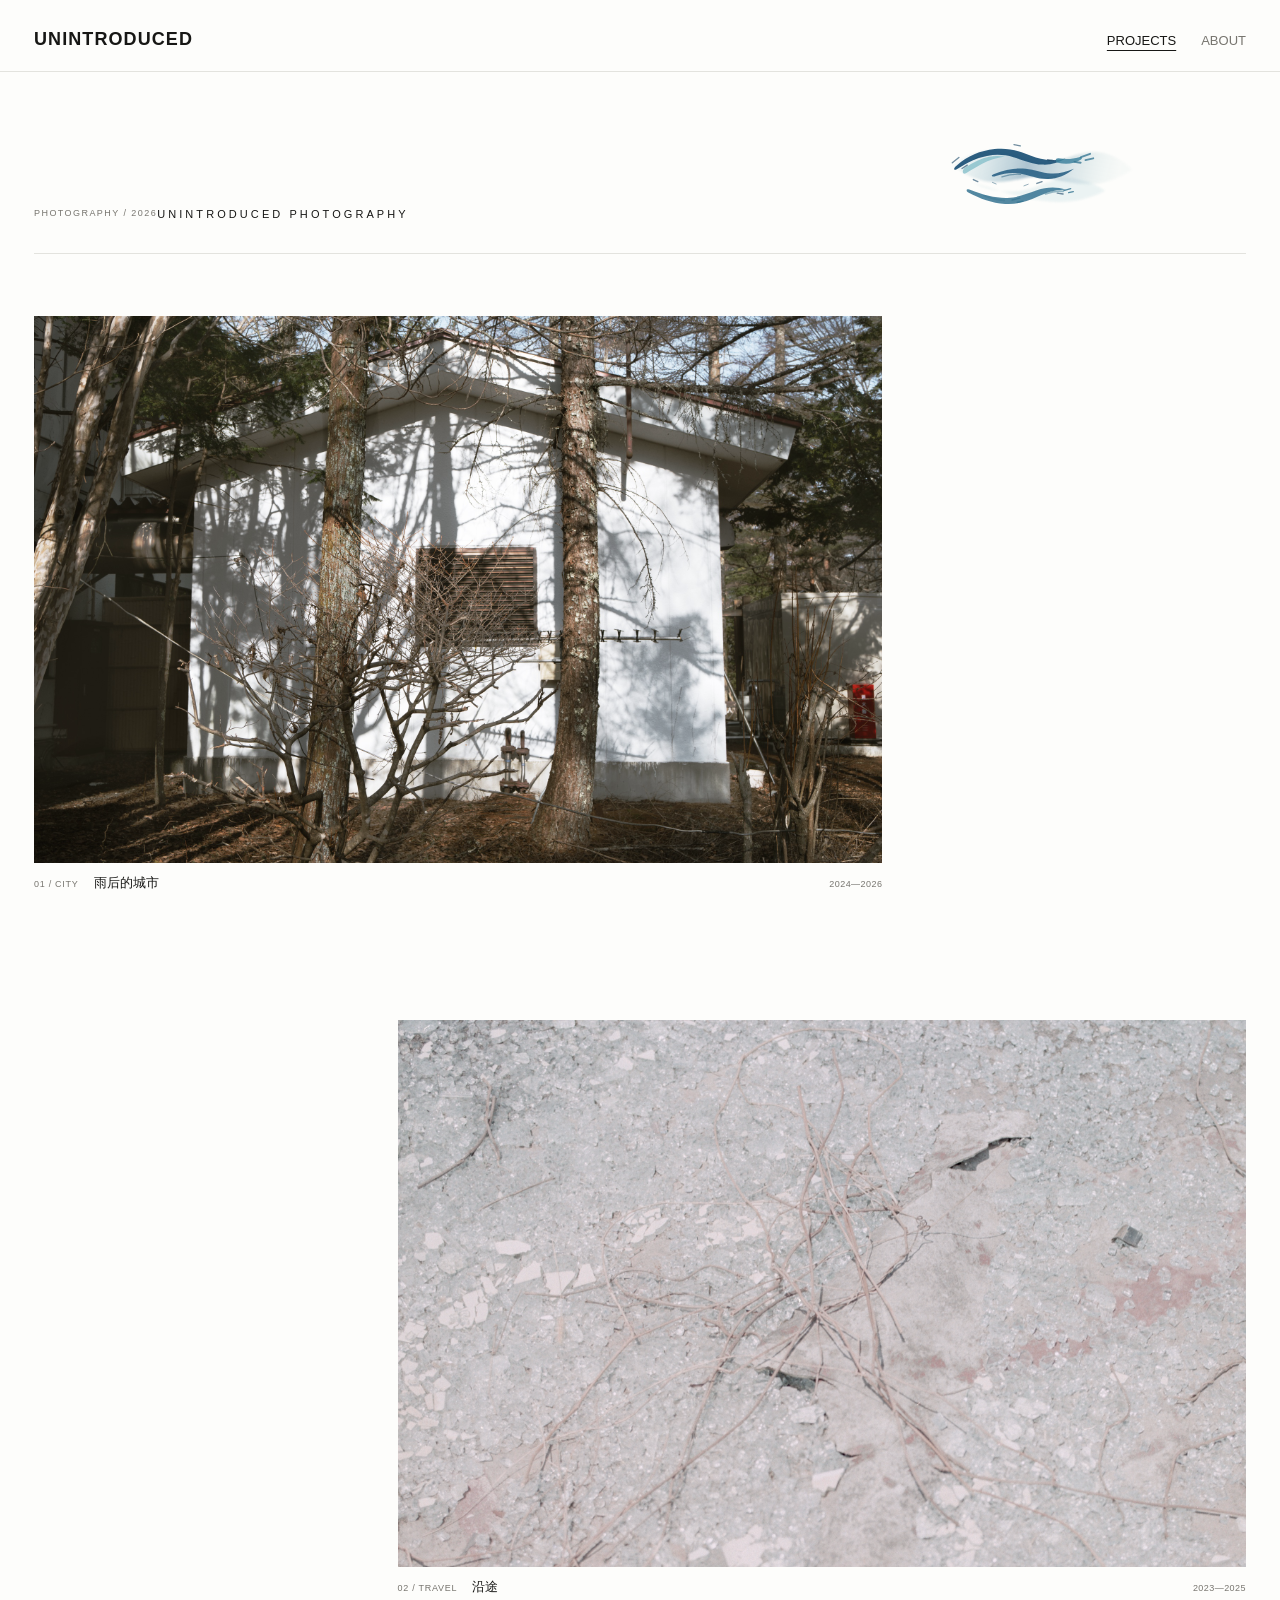
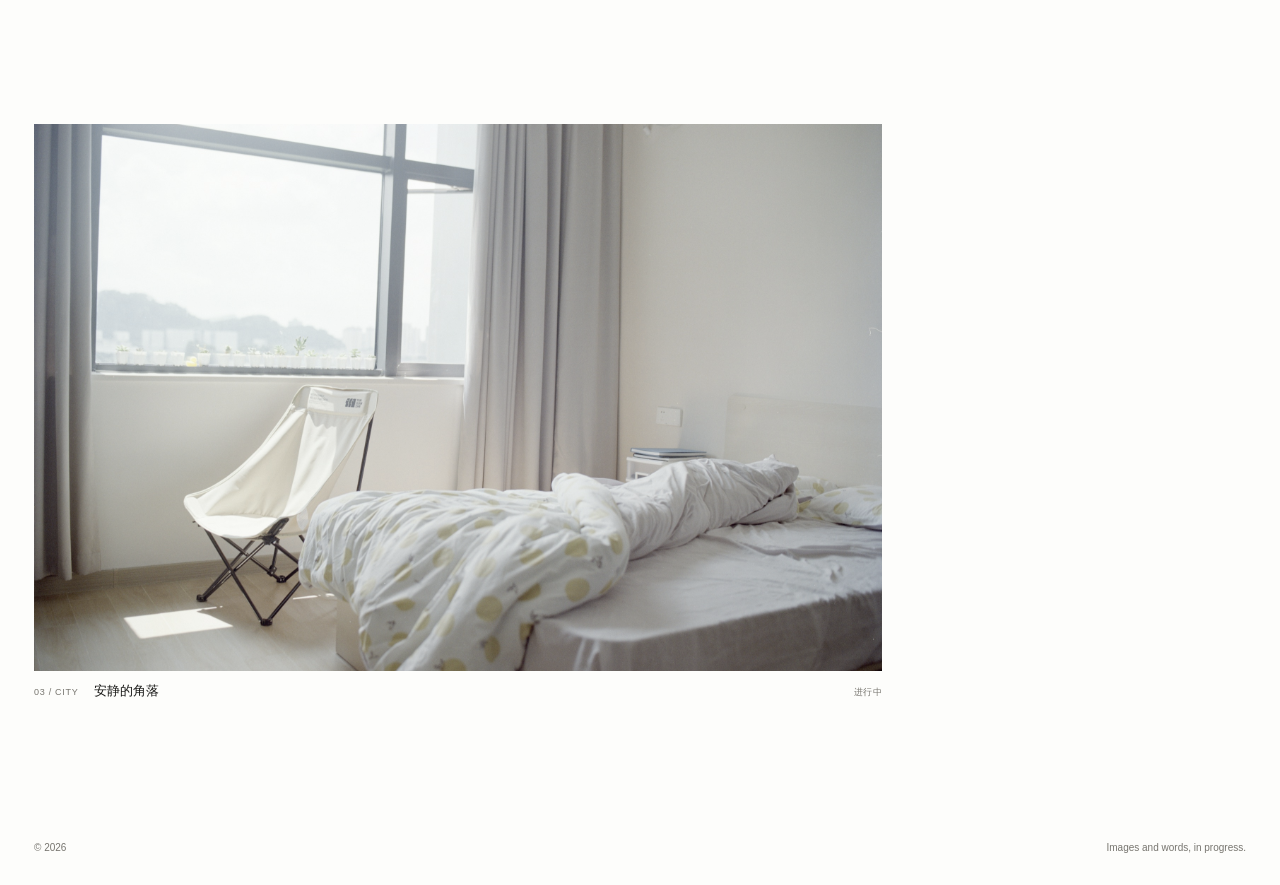
==== commit 0dec8041: "Add and publish photography galleries" ====
--- a/index.html
+++ b/index.html
@@ -5,7 +5,7 @@
   <meta name="viewport" content="width=device-width, initial-scale=1">
   <meta name="description" content="摄影项目与影像档案。">
   <title>无人介绍 / 摄影也如此</title>
-  <link rel="stylesheet" href="css/style.css?v=photos-blue-ink-20261011">
+  <link rel="stylesheet" href="css/style.css?v=photos-deep-blue-ink-20261011">
 </head>
 <body>
   <header class="site-header">
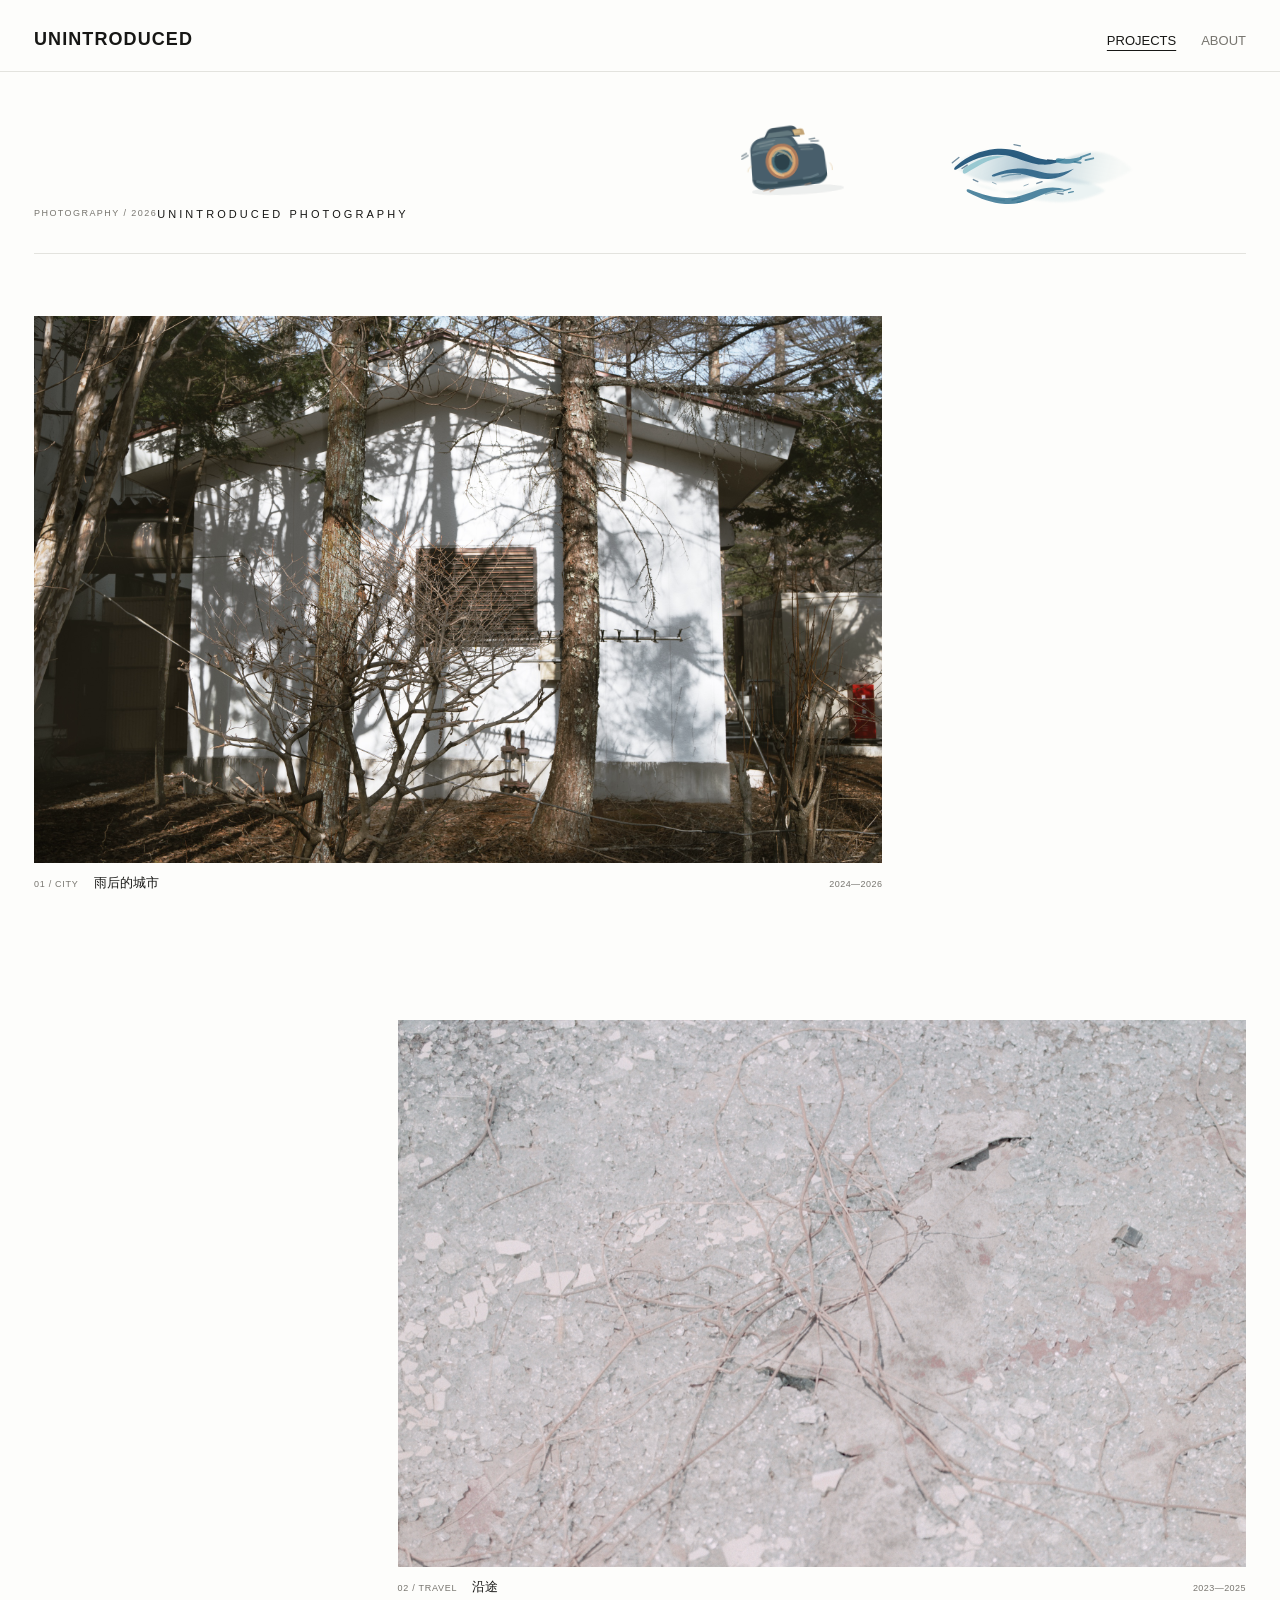
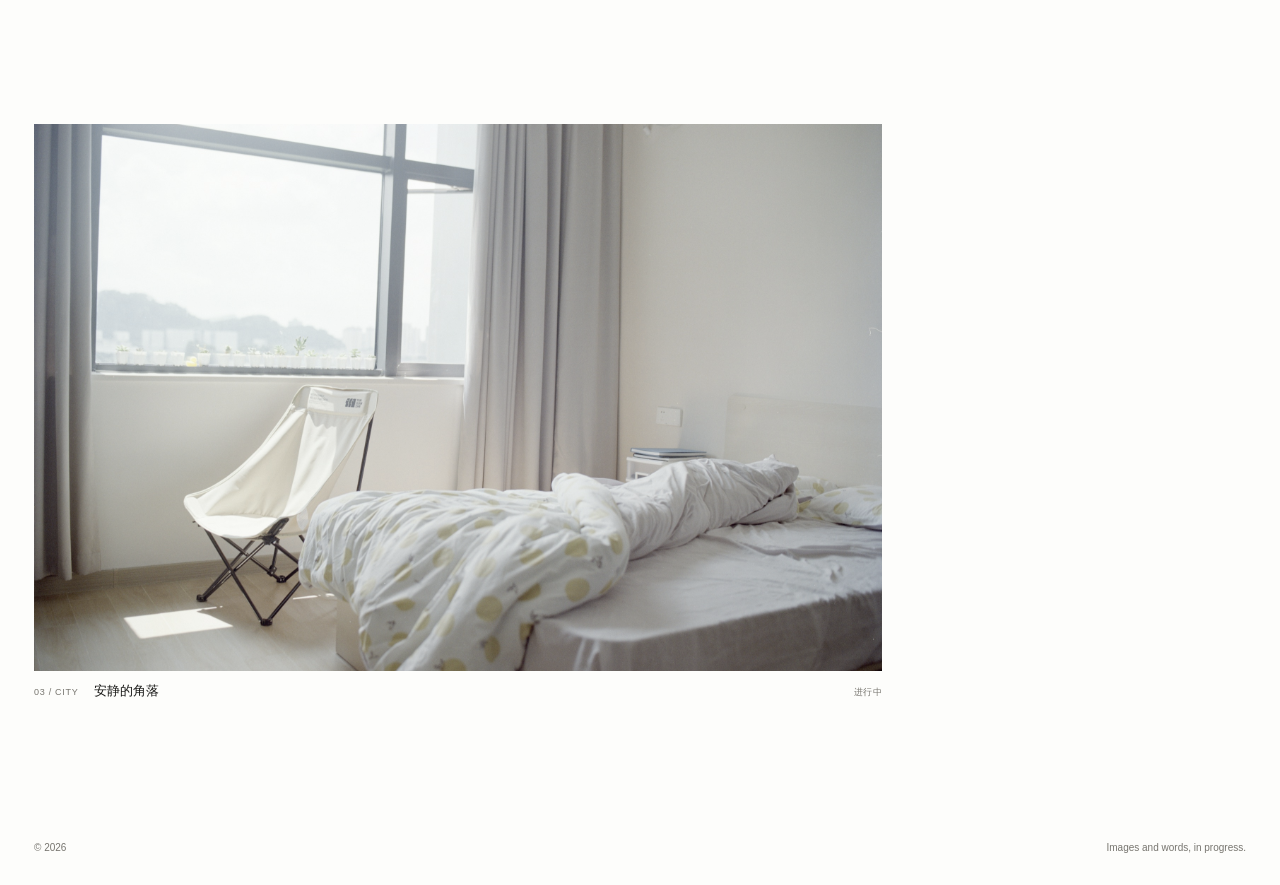
==== commit f7e1a05b: "Add and publish photography galleries" ====
--- a/index.html
+++ b/index.html
@@ -5,7 +5,7 @@
   <meta name="viewport" content="width=device-width, initial-scale=1">
   <meta name="description" content="摄影项目与影像档案。">
   <title>无人介绍 / 摄影也如此</title>
-  <link rel="stylesheet" href="css/style.css?v=photos-deep-blue-ink-20261011">
+  <link rel="stylesheet" href="css/style.css?v=photos-oil-camera-20261011">
 </head>
 <body>
   <header class="site-header">
@@ -19,6 +19,7 @@
   <main>
     <section class="intro" aria-labelledby="page-title">
       <div class="home-cloud" aria-hidden="true"><span class="home-cloud-shadow"></span></div>
+      <div class="home-camera" aria-hidden="true"></div>
       <p class="eyebrow">PHOTOGRAPHY / 2026</p>
       <h1 id="page-title">UNINTRODUCED PHOTOGRAPHY</h1>
     </section>
--- a/css/style.css
+++ b/css/style.css
@@ -79,6 +79,16 @@
   background: url('../images/blue-ink-cloud.svg') center / contain no-repeat;
   opacity: .96;
   animation: cloud-drift 22s ease-in-out infinite alternate;
+}
+.home-camera {
+  position: absolute;
+  top: 34px;
+  right: 31%;
+  width: 150px;
+  height: 106px;
+  background: url('../images/oil-paint-camera.svg') center / contain no-repeat;
+  opacity: .9;
+  transform: rotate(-3deg);
 }
 .home-cloud-shadow { display: none; }
 @keyframes cloud-drift { from { transform: translateX(-10px) rotate(-1deg); } to { transform: translateX(18px) rotate(1deg); } }
@@ -280,6 +290,8 @@
   .intro { display: block; min-height: 132px; padding: 54px 0 25px; }
   .intro .eyebrow { margin-bottom: 18px; }
   .intro h1 { font-size: 9px; letter-spacing: .18em; white-space: normal; }
+  .home-camera { top: 27px; right: 37%; width: 86px; height: 62px; }
+  .home-cloud { top: 22px; right: 4%; width: 152px; height: 92px; }
   .project-list { padding-top: 34px; }
   .project-row, .project-row-left, .project-row-right { width: 100%; margin: 0 0 72px; }
   .project-row-right { margin-left: 0; }
